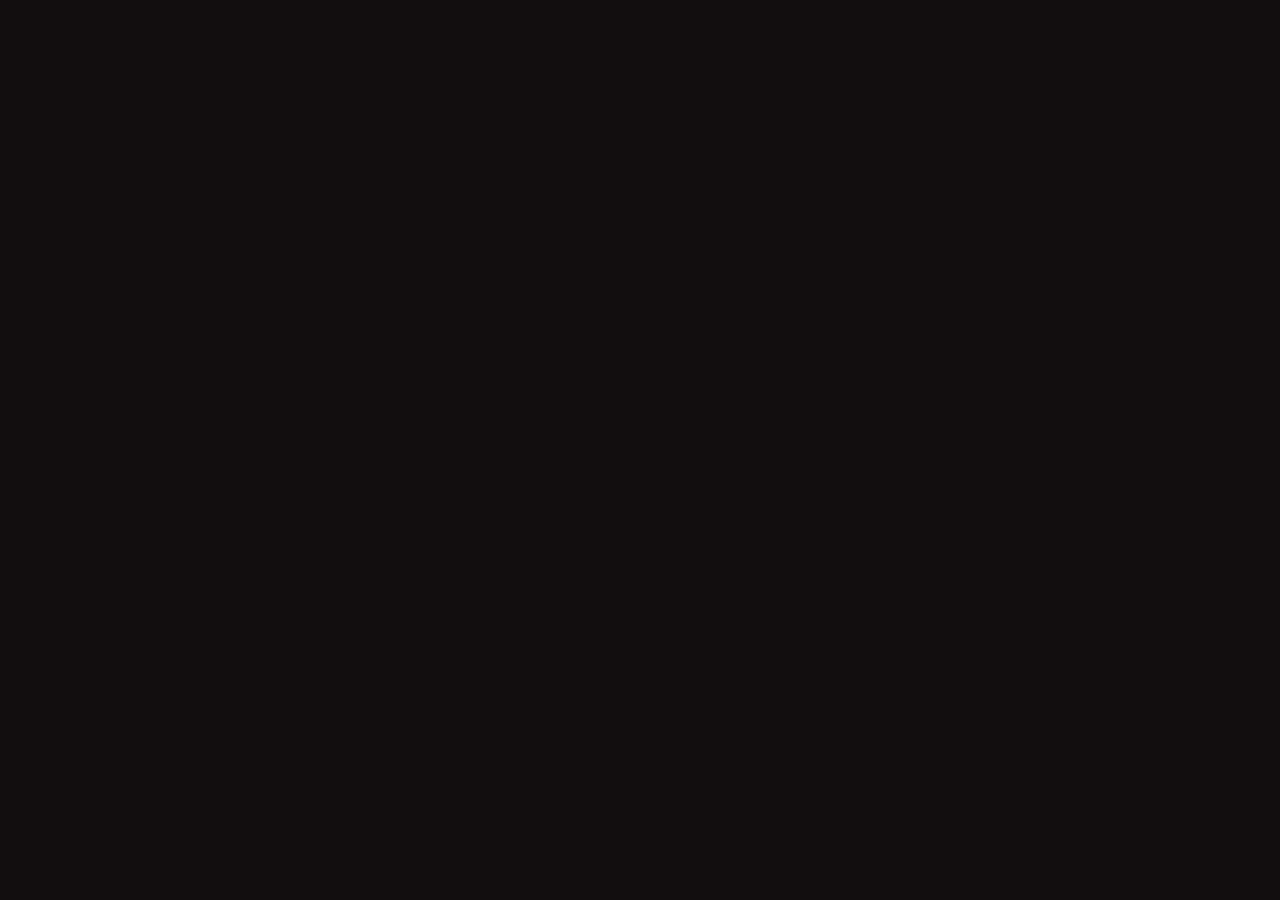
==== index.html @ 234eff8a "Add Luna app shell and nojekyll" ====
<!DOCTYPE html>
<html lang="en">
<head>
  <meta charset="UTF-8" />
  <meta name="viewport" content="width=device-width, initial-scale=1, viewport-fit=cover" />
  <meta name="theme-color" content="#1a1216" />
  <meta name="apple-mobile-web-app-capable" content="yes" />
  <meta name="apple-mobile-web-app-status-bar-style" content="black-translucent" />
  <meta name="description" content="Private on-device period and cycle tracker." />
  <title>Luna — Private Cycle Tracker</title>
  <link rel="manifest" href="./manifest.json" />
  <link rel="icon" href="./icons/icon.svg" type="image/svg+xml" />
  <link rel="apple-touch-icon" href="./icons/icon.svg" />
  <link rel="stylesheet" href="./styles.css" />
</head>
<body>
  <div id="toast" class="toast" role="status"></div>

  <section id="lock-screen" class="lock hidden">
    <div class="lock-card card">
      <div class="brand" style="justify-content:center;margin-bottom:8px">
        <div class="logo">
          <svg viewBox="0 0 24 24" fill="none"><path d="M14 4a8 8 0 1 0 6 13.3A8 8 0 0 1 14 4Z" fill="#ffe8ec"/></svg>
        </div>
      </div>
      <h2 style="text-align:center">Enter PIN</h2>
      <p class="muted" style="text-align:center">This device lock stays on this phone or computer only.</p>
      <div id="pin-dots" class="pin-dots"><i></i><i></i><i></i><i></i></div>
      <div class="pad">
        <button data-digit="1">1</button><button data-digit="2">2</button><button data-digit="3">3</button>
        <button data-digit="4">4</button><button data-digit="5">5</button><button data-digit="6">6</button>
        <button data-digit="7">7</button><button data-digit="8">8</button><button data-digit="9">9</button>
        <span></span><button data-digit="0">0</button><button id="pin-del">⌫</button>
      </div>
    </div>
  </section>

  <section id="onboard-screen" class="onboard hidden">
    <div class="onboard-card card">
      <h2>Welcome to Luna</h2>
      <p class="muted">A private cycle tracker. Nothing is uploaded. Everything stays in this browser.</p>
      <div class="field">
        <label for="ob-name">What should we call you? (optional)</label>
        <input id="ob-name" maxlength="32" placeholder="Name" />
      </div>
      <div class="field">
        <label for="ob-last">First day of last period</label>
        <input id="ob-last" type="date" />
      </div>
      <div class="field">
        <label for="ob-cycle">Typical cycle length (days)</label>
        <input id="ob-cycle" type="number" min="18" max="60" value="28" />
      </div>
      <div class="field">
        <label for="ob-period">Typical period length (days)</label>
        <input id="ob-period" type="number" min="1" max="12" value="5" />
      </div>
      <button id="ob-go" class="primary" style="width:100%">Start tracking</button>
      <p class="disclaimer">Predictions are estimates, not medical advice, and not a contraceptive method.</p>
    </div>
  </section>

  <div id="app" class="app hidden">
    <header class="topbar">
      <div class="brand">
        <div class="logo">
          <svg viewBox="0 0 24 24" fill="none"><path d="M14 4a8 8 0 1 0 6 13.3A8 8 0 0 1 14 4Z" fill="#ffe8ec"/></svg>
        </div>
        <div>
          <h1>Luna</h1>
          <p>Private cycle tracker</p>
        </div>
      </div>
    </header>

    <main id="tab-today" class="tab">
      <section class="card">
        <div class="row">
          <div>
            <div class="hero-num" id="today-daynum">Day —</div>
            <div class="hero-label" id="today-date"></div>
          </div>
          <div class="phase-chip"><i id="today-dot" class="dot period"></i><span id="today-phase">—</span></div>
        </div>
      </section>
      <section class="metrics">
        <div class="metric"><b id="today-next">—</b><span>Until period</span></div>
        <div class="metric"><b id="today-ovu">—</b><span>Ovulation</span></div>
        <div class="metric"><b id="today-avg">—</b><span>Avg cycle</span></div>
      </section>
      <section class="card">
        <h2>Today</h2>
        <p class="muted">Flow: <span id="today-flow">Not logged</span></p>
        <p class="muted" id="today-symptoms">No symptoms logged</p>
        <button class="primary" style="width:100%;margin-top:8px" onclick="document.querySelector('[data-tab=log]').click()">Log today</button>
      </section>
    </main>

    <main id="tab-calendar" class="tab hidden">
      <section class="card">
        <div class="cal-head">
          <button id="cal-prev" class="ghost">‹</button>
          <h2 id="cal-title" style="margin:0"></h2>
          <button id="cal-next" class="ghost">›</button>
        </div>
        <div id="cal-grid" class="cal-grid"></div>
        <div class="legend">
          <span><i class="dot period"></i> Period</span>
          <span><i class="dot predicted"></i> Predicted</span>
          <span><i class="dot fertile"></i> Fertile</span>
          <span><i class="dot ovulation"></i> Ovulation</span>
        </div>
      </section>
      <section class="card">
        <div class="row">
          <div id="cal-detail" class="muted"></div>
          <button id="cal-log" class="primary">Log this day</button>
        </div>
      </section>
    </main>

    <main id="tab-log" class="tab hidden">
      <section class="card">
        <div class="row">
          <div>
            <h2 style="margin-bottom:2px">Daily log</h2>
            <div class="faint" id="log-date-label"></div>
          </div>
          <input id="log-date" type="date" style="width:auto" />
        </div>
        <div class="field" style="margin-top:14px">
          <label>Flow</label>
          <div id="flow-chips" class="chips">
            <button class="chip" data-flow="none">None</button>
            <button class="chip" data-flow="spotting">Spotting</button>
            <button class="chip" data-flow="light">Light</button>
            <button class="chip" data-flow="medium">Medium</button>
            <button class="chip" data-flow="heavy">Heavy</button>
          </div>
        </div>
        <div class="btn-row">
          <button id="period-toggle" class="primary">Mark period start</button>
          <button id="period-end">End period</button>
        </div>
      </section>
      <section class="card">
        <h2>Symptoms</h2>
        <div id="symptom-chips" class="chips"></div>
      </section>
      <section class="card">
        <h2>Mood</h2>
        <div id="mood-chips" class="chips"></div>
      </section>
      <section class="card">
        <h2>Notes</h2>
        <textarea id="log-notes" placeholder="Anything worth remembering today"></textarea>
      </section>
    </main>

    <main id="tab-insights" class="tab hidden">
      <section class="metrics">
        <div class="metric"><b id="ins-cycles">0</b><span>Periods logged</span></div>
        <div class="metric"><b id="ins-avg">—</b><span>Average</span></div>
        <div class="metric"><b id="ins-range">—</b><span>Range</span></div>
      </section>
      <section class="card">
        <h2>Coming up</h2>
        <div class="row"><span class="muted">Next period</span><b id="ins-next">—</b></div>
        <div class="row" style="margin-top:8px"><span class="muted">Estimated ovulation</span><b id="ins-ovu">—</b></div>
        <p class="disclaimer" style="margin-top:12px">Ovulation is estimated by counting back 14 days from the next expected period. It is an average, not a lab result. Do not use this as birth control.</p>
      </section>
      <section class="card">
        <h2>History</h2>
        <div id="cycle-list"></div>
      </section>
    </main>

    <main id="tab-settings" class="tab hidden">
      <section class="card">
        <h2>Profile</h2>
        <div class="field"><label for="set-name">Name</label><input id="set-name" maxlength="32" /></div>
        <div class="field"><label for="set-cycle">Typical cycle (days)</label><input id="set-cycle" type="number" min="18" max="60" /></div>
        <div class="field"><label for="set-period">Typical period (days)</label><input id="set-period" type="number" min="1" max="12" /></div>
        <div class="field"><label for="set-luteal">Luteal length used for ovulation (days)</label><input id="set-luteal" type="number" min="10" max="16" /></div>
        <button id="set-save" class="primary" style="width:100%">Save settings</button>
      </section>
      <section class="card">
        <h2>PIN lock</h2>
        <p class="muted" id="set-pin-status">No PIN</p>
        <div class="field"><label>New 4-digit PIN</label><input id="pin-new" inputmode="numeric" maxlength="4" /></div>
        <div class="field"><label>Confirm PIN</label><input id="pin-confirm" inputmode="numeric" maxlength="4" /></div>
        <div class="btn-row">
          <button id="set-pin" class="primary">Set PIN</button>
          <button id="set-pin-clear">Remove PIN</button>
        </div>
      </section>
      <section class="card">
        <h2>Backup</h2>
        <p class="muted">Data lives only in this browser. Export a file if you want a copy on another device.</p>
        <div class="btn-row">
          <button id="export-data" class="primary">Export JSON</button>
          <label class="btn" style="text-align:center">Import<input id="import-file" type="file" accept="application/json" class="hidden" /></label>
        </div>
      </section>
      <section class="card">
        <h2>Danger</h2>
        <button id="wipe-data" class="danger" style="width:100%">Erase all data on this device</button>
      </section>
    </main>

    <nav class="nav">
      <button data-tab="today" class="active">
        <svg viewBox="0 0 24 24" fill="none" stroke="currentColor" stroke-width="1.8"><path d="M4 11.5 12 5l8 6.5V20a1 1 0 0 1-1 1h-5v-6H10v6H5a1 1 0 0 1-1-1z"/></svg>
        Today
      </button>
      <button data-tab="calendar">
        <svg viewBox="0 0 24 24" fill="none" stroke="currentColor" stroke-width="1.8"><rect x="4" y="5" width="16" height="15" rx="2"/><path d="M8 3v4M16 3v4M4 10h16"/></svg>
        Calendar
      </button>
      <button data-tab="log">
        <svg viewBox="0 0 24 24" fill="none" stroke="currentColor" stroke-width="1.8"><path d="M12 5v14M5 12h14"/></svg>
        Log
      </button>
      <button data-tab="insights">
        <svg viewBox="0 0 24 24" fill="none" stroke="currentColor" stroke-width="1.8"><path d="M5 19V9M10 19V5M15 19v-7M20 19V8"/></svg>
        Insights
      </button>
      <button data-tab="settings">
        <svg viewBox="0 0 24 24" fill="none" stroke="currentColor" stroke-width="1.8"><circle cx="12" cy="12" r="3"/><path d="M19.4 15a1.7 1.7 0 0 0 .3 1.8l.1.1a2 2 0 1 1-2.8 2.8l-.1-.1a1.7 1.7 0 0 0-1.8-.3 1.7 1.7 0 0 0-1 1.5V21a2 2 0 1 1-4 0v-.1a1.7 1.7 0 0 0-1-1.5 1.7 1.7 0 0 0-1.8.3l-.1.1a2 2 0 1 1-2.8-2.8l.1-.1a1.7 1.7 0 0 0 .3-1.8 1.7 1.7 0 0 0-1.5-1H3a2 2 0 1 1 0-4h.1a1.7 1.7 0 0 0 1.5-1 1.7 1.7 0 0 0-.3-1.8l-.1-.1a2 2 0 1 1 2.8-2.8l.1.1a1.7 1.7 0 0 0 1.8.3H9a1.7 1.7 0 0 0 1-1.5V3a2 2 0 1 1 4 0v.1a1.7 1.7 0 0 0 1 1.5 1.7 1.7 0 0 0 1.8-.3l.1-.1a2 2 0 1 1 2.8 2.8l-.1.1a1.7 1.7 0 0 0-.3 1.8V9c.3.6.9 1 1.5 1H21a2 2 0 1 1 0 4h-.1a1.7 1.7 0 0 0-1.5 1z"/></svg>
        Settings
      </button>
    </nav>
  </div>
  <script src="./app.js"></script>
</body>
</html>
---- styles.css ----
:root {
  --bg: #1a1216;
  --bg-2: #22181d;
  --surface: #2b2026;
  --surface-2: #352830;
  --line: #4a3942;
  --text: #f6ecef;
  --muted: #c9b3bb;
  --faint: #8e737c;
  --rose: #e8a0b0;
  --rose-2: #c45c7a;
  --period: #c45c7a;
  --fertile: #7eb8a4;
  --ovulation: #e8c56b;
  --predicted: #8b6b78;
  --ok: #8fcaa8;
  --danger: #e07a7a;
  --shadow: 0 10px 30px rgba(0, 0, 0, 0.28);
  --radius: 18px;
  --safe-bottom: env(safe-area-inset-bottom, 0px);
  --nav-h: calc(64px + var(--safe-bottom));
  --font: "Segoe UI", "Helvetica Neue", system-ui, sans-serif;
}

* { box-sizing: border-box; -webkit-tap-highlight-color: transparent; }
html, body { margin: 0; padding: 0; min-height: 100%; }
body {
  font-family: var(--font);
  background: radial-gradient(1200px 600px at 50% -10%, #3a2430 0%, var(--bg) 55%);
  color: var(--text);
  line-height: 1.45;
}

.app {
  max-width: 480px;
  margin: 0 auto;
  min-height: 100dvh;
  padding: 16px 16px var(--nav-h);
  position: relative;
}

.hidden { display: none !important; }

.topbar {
  display: flex;
  align-items: center;
  justify-content: space-between;
  margin-bottom: 14px;
}
.brand { display: flex; align-items: center; gap: 10px; }
.logo {
  width: 36px; height: 36px; border-radius: 10px;
  background: var(--rose-2);
  display: grid; place-items: center;
}
.logo svg { width: 22px; height: 22px; }
.brand h1 { font-size: 18px; margin: 0; letter-spacing: 0.2px; }
.brand p { margin: 0; font-size: 11px; color: var(--faint); }

.card {
  background: linear-gradient(180deg, var(--surface), var(--bg-2));
  border: 1px solid var(--line);
  border-radius: var(--radius);
  padding: 16px;
  margin-bottom: 12px;
  box-shadow: var(--shadow);
}
.card h2 { margin: 0 0 10px; font-size: 15px; font-weight: 650; }
.muted { color: var(--muted); }
.faint { color: var(--faint); }
.row { display: flex; align-items: center; justify-content: space-between; gap: 10px; }
.stack { display: grid; gap: 10px; }

.hero-num { font-size: 42px; font-weight: 700; letter-spacing: -1px; line-height: 1; }
.hero-label { color: var(--muted); font-size: 13px; margin-top: 4px; }
.phase-chip {
  display: inline-flex; align-items: center; gap: 6px;
  background: var(--surface-2); border: 1px solid var(--line);
  padding: 6px 10px; border-radius: 999px; font-size: 12px;
}
.dot { width: 8px; height: 8px; border-radius: 50%; display: inline-block; }
.dot.period { background: var(--period); }
.dot.fertile { background: var(--fertile); }
.dot.ovulation { background: var(--ovulation); }
.dot.predicted { background: var(--predicted); }

.metrics { display: grid; grid-template-columns: 1fr 1fr 1fr; gap: 8px; }
.metric {
  background: var(--surface-2);
  border: 1px solid var(--line);
  border-radius: 14px;
  padding: 10px;
  text-align: center;
}
.metric b { display: block; font-size: 16px; }
.metric span { font-size: 11px; color: var(--faint); }

button, .btn {
  appearance: none; border: 0; cursor: pointer;
  font: inherit; color: var(--text);
  background: var(--surface-2);
  border: 1px solid var(--line);
  border-radius: 12px;
  padding: 10px 12px;
}
button.primary, .btn.primary {
  background: var(--rose-2);
  border-color: #d07a92;
}
button.ghost { background: transparent; }
button.danger { background: #4a262c; border-color: #6d3a42; color: #ffd4d4; }
button:active { transform: scale(0.98); }
.btn-row { display: flex; gap: 8px; flex-wrap: wrap; }
.btn-row > * { flex: 1; }

input, select, textarea {
  width: 100%;
  background: var(--bg);
  color: var(--text);
  border: 1px solid var(--line);
  border-radius: 12px;
  padding: 10px 12px;
  font: inherit;
}
textarea { min-height: 80px; resize: vertical; }
label { display: block; font-size: 12px; color: var(--muted); margin-bottom: 6px; }
.field { margin-bottom: 12px; }

.chips { display: flex; flex-wrap: wrap; gap: 8px; }
.chip {
  border: 1px solid var(--line);
  background: var(--surface-2);
  border-radius: 999px;
  padding: 7px 11px;
  font-size: 13px;
}
.chip.on { background: #4a2a34; border-color: var(--rose-2); color: var(--rose); }

.cal-head { display: flex; align-items: center; justify-content: space-between; margin-bottom: 8px; }
.cal-grid {
  display: grid;
  grid-template-columns: repeat(7, 1fr);
  gap: 4px;
}
.cal-dow { text-align: center; font-size: 11px; color: var(--faint); padding: 4px 0; }
.day {
  aspect-ratio: 1;
  border-radius: 12px;
  display: flex; flex-direction: column; align-items: center; justify-content: center;
  font-size: 13px;
  background: transparent;
  border: 1px solid transparent;
  position: relative;
}
.day.out { color: #5c4750; }
.day.today { border-color: var(--rose); }
.day.period { background: rgba(196, 92, 122, 0.35); }
.day.predicted { background: rgba(139, 107, 120, 0.28); }
.day.fertile { box-shadow: inset 0 0 0 2px rgba(126, 184, 164, 0.7); }
.day.ovulation { background: rgba(232, 197, 107, 0.28); }
.day.selected { outline: 2px solid var(--rose); }
.day .mark {
  width: 4px; height: 4px; border-radius: 50%;
  background: var(--rose); margin-top: 2px;
}

.legend { display: flex; flex-wrap: wrap; gap: 10px; font-size: 11px; color: var(--muted); margin-top: 10px; }
.legend span { display: inline-flex; align-items: center; gap: 5px; }

.nav {
  position: fixed; left: 50%; transform: translateX(-50%);
  bottom: 0; width: min(480px, 100%);
  background: rgba(26, 18, 22, 0.92);
  backdrop-filter: blur(14px);
  border-top: 1px solid var(--line);
  display: grid; grid-template-columns: repeat(5, 1fr);
  padding: 6px 6px var(--safe-bottom);
  z-index: 20;
}
.nav button {
  background: transparent; border: 0;
  display: grid; place-items: center; gap: 2px;
  font-size: 10px; color: var(--faint); padding: 8px 0;
}
.nav button.active { color: var(--rose); }
.nav svg { width: 20px; height: 20px; }

.lock, .onboard {
  min-height: 100dvh;
  display: grid;
  place-items: center;
  padding: 24px;
}
.lock-card, .onboard-card {
  width: min(420px, 100%);
}

.pin-dots { display: flex; justify-content: center; gap: 10px; margin: 16px 0; }
.pin-dots i {
  width: 12px; height: 12px; border-radius: 50%;
  border: 1px solid var(--line); background: transparent;
}
.pin-dots i.filled { background: var(--rose); border-color: var(--rose); }
.pad {
  display: grid; grid-template-columns: repeat(3, 1fr); gap: 10px;
}
.pad button { height: 56px; font-size: 20px; border-radius: 16px; }

.toast {
  position: fixed; left: 50%; bottom: calc(var(--nav-h) + 10px);
  transform: translateX(-50%);
  background: #3a2a31; border: 1px solid var(--line);
  padding: 10px 14px; border-radius: 999px; font-size: 13px;
  z-index: 40; opacity: 0; pointer-events: none; transition: opacity .2s;
}
.toast.show { opacity: 1; }

.disclaimer { font-size: 11px; color: var(--faint); }

@media (min-width: 900px) {
  body { background: #120d10; }
  .app {
    margin: 24px auto 40px;
    border: 1px solid var(--line);
    border-radius: 28px;
    background: radial-gradient(900px 400px at 50% -10%, #3a2430 0%, var(--bg) 55%);
    min-height: calc(100dvh - 64px);
  }
  .nav { border-radius: 0 0 28px 28px; }
}
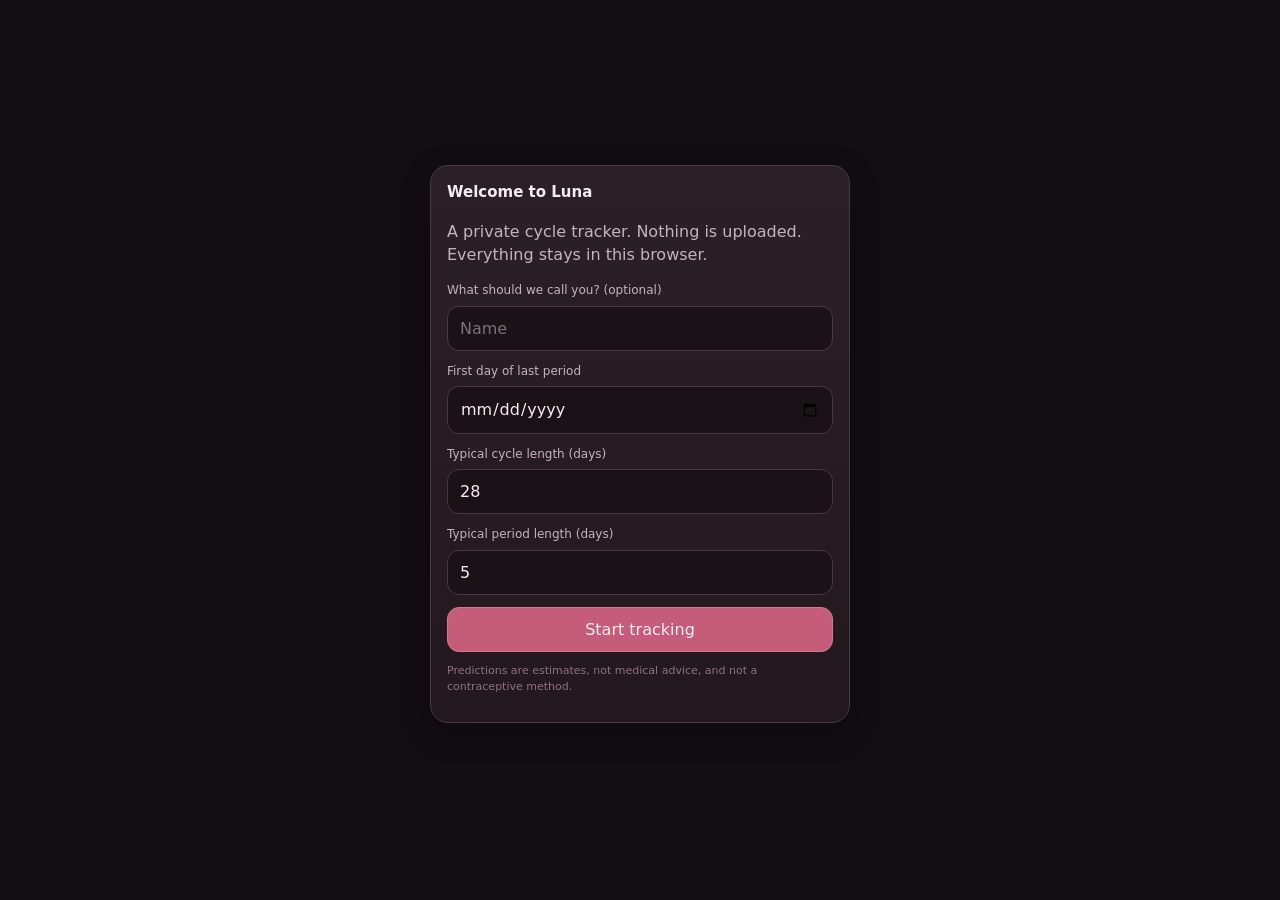
==== commit 49484628: "Harden portable Luna backups for cross-device use Add a reusable luna-cycle-backup JSON envelope wit" ====
--- a/index.html
+++ b/index.html
@@ -195,12 +195,18 @@
         </div>
       </section>
       <section class="card">
-        <h2>Backup</h2>
-        <p class="muted">Data lives only in this browser. Export a file if you want a copy on another device.</p>
+        <h2>Backup &amp; transfer</h2>
+        <p class="muted">Everything stays on this device until you export. The same JSON file can be downloaded, copied, or shared, then imported on any phone, tablet, or computer that opens Luna.</p>
         <div class="btn-row">
-          <button id="export-data" class="primary">Export JSON</button>
-          <label class="btn" style="text-align:center">Import<input id="import-file" type="file" accept="application/json" class="hidden" /></label>
-        </div>
+          <button id="export-data" class="primary">Download JSON</button>
+          <button id="copy-export">Copy JSON</button>
+        </div>
+        <div class="btn-row" style="margin-top:8px">
+          <button id="share-export" class="hidden">Share backup</button>
+          <label class="btn" style="text-align:center;flex:1">Import file<input id="import-file" type="file" accept="application/json,.json" class="hidden" /></label>
+        </div>
+        <button id="paste-import" style="width:100%;margin-top:8px">Paste JSON to import</button>
+        <p class="faint" style="margin:10px 0 0">Import replaces all data on this device with the backup. PIN lock is included in the file.</p>
       </section>
       <section class="card">
         <h2>Danger</h2>
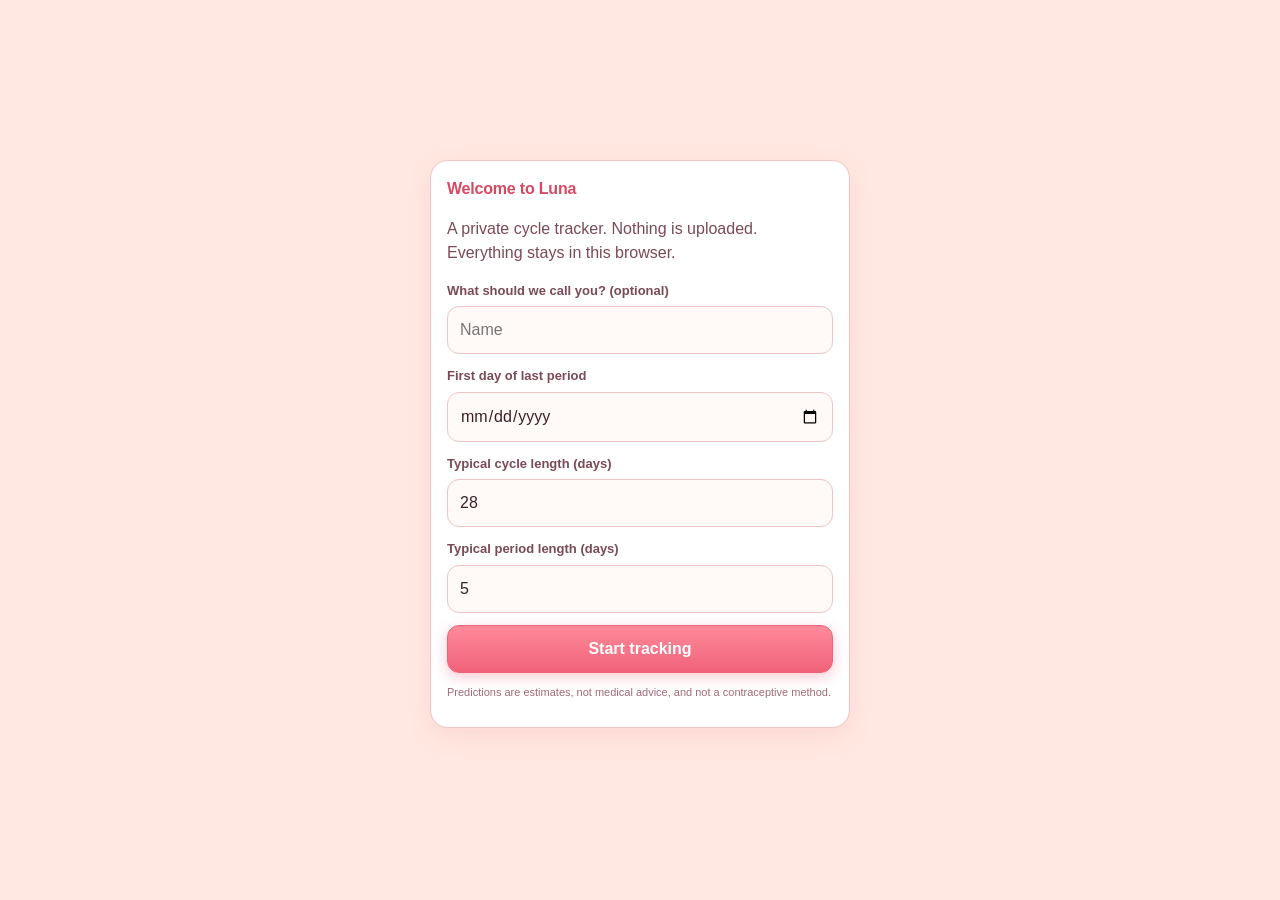
==== commit 9ca39f5e: "Add reminders, bag checklist, pain scale, and bright UI Seashell/light-red theme with clearer typogr" ====
--- a/index.html
+++ b/index.html
@@ -3,9 +3,9 @@
 <head>
   <meta charset="UTF-8" />
   <meta name="viewport" content="width=device-width, initial-scale=1, viewport-fit=cover" />
-  <meta name="theme-color" content="#1a1216" />
+  <meta name="theme-color" content="#fff5ee" />
   <meta name="apple-mobile-web-app-capable" content="yes" />
-  <meta name="apple-mobile-web-app-status-bar-style" content="black-translucent" />
+  <meta name="apple-mobile-web-app-status-bar-style" content="default" />
   <meta name="description" content="Private on-device period and cycle tracker." />
   <title>Luna — Private Cycle Tracker</title>
   <link rel="manifest" href="./manifest.json" />
@@ -20,7 +20,7 @@
     <div class="lock-card card">
       <div class="brand" style="justify-content:center;margin-bottom:8px">
         <div class="logo">
-          <svg viewBox="0 0 24 24" fill="none"><path d="M14 4a8 8 0 1 0 6 13.3A8 8 0 0 1 14 4Z" fill="#ffe8ec"/></svg>
+          <svg viewBox="0 0 24 24" fill="none"><path d="M14 4a8 8 0 1 0 6 13.3A8 8 0 0 1 14 4Z" fill="#fff5ee"/></svg>
         </div>
       </div>
       <h2 style="text-align:center">Enter PIN</h2>
@@ -64,7 +64,7 @@
     <header class="topbar">
       <div class="brand">
         <div class="logo">
-          <svg viewBox="0 0 24 24" fill="none"><path d="M14 4a8 8 0 1 0 6 13.3A8 8 0 0 1 14 4Z" fill="#ffe8ec"/></svg>
+          <svg viewBox="0 0 24 24" fill="none"><path d="M14 4a8 8 0 1 0 6 13.3A8 8 0 0 1 14 4Z" fill="#fff5ee"/></svg>
         </div>
         <div>
           <h1>Luna</h1>
@@ -74,6 +74,10 @@
     </header>
 
     <main id="tab-today" class="tab">
+      <div id="period-alert" class="alert-banner hidden" role="status">
+        <strong id="period-alert-title">Period may be soon</strong>
+        <p class="muted" id="period-alert-body" style="margin:0">Pack your bag and turn on reminders in Settings.</p>
+      </div>
       <section class="card">
         <div class="row">
           <div>
@@ -91,8 +95,17 @@
       <section class="card">
         <h2>Today</h2>
         <p class="muted">Flow: <span id="today-flow">Not logged</span></p>
+        <p class="muted">Pain: <span id="today-pain">Not logged</span></p>
         <p class="muted" id="today-symptoms">No symptoms logged</p>
         <button class="primary" style="width:100%;margin-top:8px" onclick="document.querySelector('[data-tab=log]').click()">Log today</button>
+      </section>
+      <section id="bag-card" class="card">
+        <div class="row">
+          <h2 style="margin:0">Period bag checklist</h2>
+          <button id="bag-reset" class="ghost" style="width:auto;padding:6px 10px">Reset</button>
+        </div>
+        <p class="faint" style="margin:8px 0 10px">Tick what you packed. Saved on this device.</p>
+        <div id="bag-list" class="checklist"></div>
       </section>
     </main>
 
@@ -144,6 +157,12 @@
         </div>
       </section>
       <section class="card">
+        <h2>Pain scale</h2>
+        <p class="faint" style="margin:0 0 10px">0 = none · 10 = worst</p>
+        <div id="pain-chips" class="pain-scale chips"></div>
+        <div class="pain-hint"><span>None</span><span id="pain-value-label">Not set</span><span>Severe</span></div>
+      </section>
+      <section class="card">
         <h2>Symptoms</h2>
         <div id="symptom-chips" class="chips"></div>
       </section>
@@ -185,6 +204,23 @@
         <button id="set-save" class="primary" style="width:100%">Save settings</button>
       </section>
       <section class="card">
+        <h2>Period reminders</h2>
+        <p class="muted">Strong local notifications when your period is close. Checked whenever Luna is open (and via the installed app when possible).</p>
+        <div class="toggle-row">
+          <label for="set-reminders">Enable period-ahead alerts</label>
+          <input id="set-reminders" type="checkbox" />
+        </div>
+        <div class="field">
+          <label for="set-remind-days">Warn this many days before</label>
+          <input id="set-remind-days" type="number" min="1" max="5" value="2" />
+        </div>
+        <div class="btn-row">
+          <button id="set-reminders-save" class="primary">Save reminders</button>
+          <button id="test-notification">Test alert</button>
+        </div>
+        <p class="faint" id="notify-status" style="margin:10px 0 0">Notifications: not enabled yet</p>
+      </section>
+      <section class="card">
         <h2>PIN lock</h2>
         <p class="muted" id="set-pin-status">No PIN</p>
         <div class="field"><label>New 4-digit PIN</label><input id="pin-new" inputmode="numeric" maxlength="4" /></div>
@@ -195,18 +231,36 @@
         </div>
       </section>
       <section class="card">
+        <h2>On-device storage</h2>
+        <p class="muted">Luna reads and writes only to this browser’s local storage. Nothing is uploaded.</p>
+        <div class="storage-grid" style="margin:10px 0">
+          <div class="metric"><b id="store-bytes">—</b><span>Saved size</span></div>
+          <div class="metric"><b id="store-days">—</b><span>Days logged</span></div>
+          <div class="metric"><b id="store-cycles">—</b><span>Cycles</span></div>
+          <div class="metric"><b id="store-saved">—</b><span>Last saved</span></div>
+        </div>
+        <button id="verify-storage" style="width:100%">Verify local read/write</button>
+        <p class="faint" id="store-verify" style="margin:8px 0 0"></p>
+      </section>
+      <section class="card">
         <h2>Backup &amp; transfer</h2>
-        <p class="muted">Everything stays on this device until you export. The same JSON file can be downloaded, copied, or shared, then imported on any phone, tablet, or computer that opens Luna.</p>
+        <p class="muted">Export a pretty JSON file or a human-readable text summary. Import replaces data on this device after you confirm.</p>
         <div class="btn-row">
           <button id="export-data" class="primary">Download JSON</button>
+          <button id="export-readable">Download text</button>
+        </div>
+        <div class="btn-row" style="margin-top:8px">
           <button id="copy-export">Copy JSON</button>
+          <button id="share-export" class="hidden">Share backup</button>
         </div>
         <div class="btn-row" style="margin-top:8px">
-          <button id="share-export" class="hidden">Share backup</button>
-          <label class="btn" style="text-align:center;flex:1">Import file<input id="import-file" type="file" accept="application/json,.json" class="hidden" /></label>
-        </div>
-        <button id="paste-import" style="width:100%;margin-top:8px">Paste JSON to import</button>
-        <p class="faint" style="margin:10px 0 0">Import replaces all data on this device with the backup. PIN lock is included in the file.</p>
+          <label class="btn" style="text-align:center;flex:1">Import file<input id="import-file" type="file" accept="application/json,.json,text/plain,.txt" class="hidden" /></label>
+          <button id="paste-import" style="flex:1">Paste to import</button>
+        </div>
+        <p class="faint" style="margin:10px 0 8px">Import preview</p>
+        <pre id="import-preview" class="preview-box">Choose a file or paste JSON to see a readable summary before replacing local data.</pre>
+        <button id="confirm-import" class="primary hidden" style="width:100%;margin-top:8px">Confirm replace with import</button>
+        <p class="faint" style="margin:10px 0 0">PIN lock is included in JSON backups.</p>
       </section>
       <section class="card">
         <h2>Danger</h2>
--- a/styles.css
+++ b/styles.css
@@ -1,34 +1,38 @@
 :root {
-  --bg: #1a1216;
-  --bg-2: #22181d;
-  --surface: #2b2026;
-  --surface-2: #352830;
-  --line: #4a3942;
-  --text: #f6ecef;
-  --muted: #c9b3bb;
-  --faint: #8e737c;
-  --rose: #e8a0b0;
-  --rose-2: #c45c7a;
-  --period: #c45c7a;
-  --fertile: #7eb8a4;
-  --ovulation: #e8c56b;
-  --predicted: #8b6b78;
-  --ok: #8fcaa8;
-  --danger: #e07a7a;
-  --shadow: 0 10px 30px rgba(0, 0, 0, 0.28);
+  --bg: #fff5ee;
+  --bg-2: #ffe8e1;
+  --surface: #ffffff;
+  --surface-2: #fff0eb;
+  --line: #f0c4c4;
+  --text: #3b1f28;
+  --muted: #7a4a56;
+  --faint: #a06b76;
+  --rose: #ff8a9a;
+  --rose-2: #f0627a;
+  --rose-deep: #d94864;
+  --period: #f0627a;
+  --fertile: #3d9b84;
+  --ovulation: #d4a017;
+  --predicted: #e8a0b0;
+  --ok: #2f9d6a;
+  --danger: #c62828;
+  --shadow: 0 8px 24px rgba(240, 98, 122, 0.12);
   --radius: 18px;
   --safe-bottom: env(safe-area-inset-bottom, 0px);
   --nav-h: calc(64px + var(--safe-bottom));
-  --font: "Segoe UI", "Helvetica Neue", system-ui, sans-serif;
+  --font: "Avenir Next", "Nunito", "Trebuchet MS", "Verdana", sans-serif;
 }
 
 * { box-sizing: border-box; -webkit-tap-highlight-color: transparent; }
 html, body { margin: 0; padding: 0; min-height: 100%; }
 body {
   font-family: var(--font);
-  background: radial-gradient(1200px 600px at 50% -10%, #3a2430 0%, var(--bg) 55%);
+  background:
+    radial-gradient(900px 480px at 50% -8%, #ffd6dc 0%, transparent 55%),
+    linear-gradient(180deg, #fff8f4 0%, var(--bg) 40%, #ffe9e4 100%);
   color: var(--text);
-  line-height: 1.45;
+  line-height: 1.5;
+  font-size: 16px;
 }
 
 .app {
@@ -49,34 +53,45 @@
 }
 .brand { display: flex; align-items: center; gap: 10px; }
 .logo {
-  width: 36px; height: 36px; border-radius: 10px;
-  background: var(--rose-2);
+  width: 40px; height: 40px; border-radius: 12px;
+  background: linear-gradient(145deg, var(--rose), var(--rose-2));
   display: grid; place-items: center;
+  box-shadow: 0 4px 12px rgba(240, 98, 122, 0.35);
 }
 .logo svg { width: 22px; height: 22px; }
-.brand h1 { font-size: 18px; margin: 0; letter-spacing: 0.2px; }
-.brand p { margin: 0; font-size: 11px; color: var(--faint); }
+.brand h1 {
+  font-size: 22px; margin: 0; letter-spacing: -0.3px;
+  font-weight: 800; color: var(--rose-deep);
+}
+.brand p { margin: 0; font-size: 12px; color: var(--faint); font-weight: 600; }
 
 .card {
-  background: linear-gradient(180deg, var(--surface), var(--bg-2));
+  background: var(--surface);
   border: 1px solid var(--line);
   border-radius: var(--radius);
   padding: 16px;
   margin-bottom: 12px;
   box-shadow: var(--shadow);
 }
-.card h2 { margin: 0 0 10px; font-size: 15px; font-weight: 650; }
+.card h2 {
+  margin: 0 0 10px; font-size: 16px; font-weight: 750;
+  color: var(--rose-deep); letter-spacing: -0.2px;
+}
 .muted { color: var(--muted); }
 .faint { color: var(--faint); }
 .row { display: flex; align-items: center; justify-content: space-between; gap: 10px; }
 .stack { display: grid; gap: 10px; }
 
-.hero-num { font-size: 42px; font-weight: 700; letter-spacing: -1px; line-height: 1; }
-.hero-label { color: var(--muted); font-size: 13px; margin-top: 4px; }
+.hero-num {
+  font-size: 44px; font-weight: 800; letter-spacing: -1.2px; line-height: 1;
+  color: var(--rose-deep);
+}
+.hero-label { color: var(--muted); font-size: 14px; margin-top: 4px; font-weight: 600; }
 .phase-chip {
   display: inline-flex; align-items: center; gap: 6px;
   background: var(--surface-2); border: 1px solid var(--line);
-  padding: 6px 10px; border-radius: 999px; font-size: 12px;
+  padding: 7px 12px; border-radius: 999px; font-size: 13px; font-weight: 650;
+  color: var(--rose-deep);
 }
 .dot { width: 8px; height: 8px; border-radius: 50%; display: inline-block; }
 .dot.period { background: var(--period); }
@@ -84,16 +99,17 @@
 .dot.ovulation { background: var(--ovulation); }
 .dot.predicted { background: var(--predicted); }
 
-.metrics { display: grid; grid-template-columns: 1fr 1fr 1fr; gap: 8px; }
+.metrics { display: grid; grid-template-columns: 1fr 1fr 1fr; gap: 8px; margin-bottom: 12px; }
 .metric {
-  background: var(--surface-2);
+  background: var(--surface);
   border: 1px solid var(--line);
   border-radius: 14px;
-  padding: 10px;
+  padding: 12px 8px;
   text-align: center;
-}
-.metric b { display: block; font-size: 16px; }
-.metric span { font-size: 11px; color: var(--faint); }
+  box-shadow: var(--shadow);
+}
+.metric b { display: block; font-size: 17px; color: var(--rose-deep); font-weight: 750; }
+.metric span { font-size: 11px; color: var(--faint); font-weight: 650; }
 
 button, .btn {
   appearance: none; border: 0; cursor: pointer;
@@ -101,29 +117,38 @@
   background: var(--surface-2);
   border: 1px solid var(--line);
   border-radius: 12px;
-  padding: 10px 12px;
+  padding: 11px 12px;
+  font-weight: 650;
 }
 button.primary, .btn.primary {
-  background: var(--rose-2);
-  border-color: #d07a92;
+  background: linear-gradient(180deg, var(--rose), var(--rose-2));
+  border-color: var(--rose-2);
+  color: #fff;
+  box-shadow: 0 4px 14px rgba(240, 98, 122, 0.35);
 }
 button.ghost { background: transparent; }
-button.danger { background: #4a262c; border-color: #6d3a42; color: #ffd4d4; }
+button.danger {
+  background: #fff0f0; border-color: #f5b4b4; color: var(--danger);
+}
 button:active { transform: scale(0.98); }
 .btn-row { display: flex; gap: 8px; flex-wrap: wrap; }
 .btn-row > * { flex: 1; }
 
 input, select, textarea {
   width: 100%;
-  background: var(--bg);
+  background: #fffaf8;
   color: var(--text);
   border: 1px solid var(--line);
   border-radius: 12px;
-  padding: 10px 12px;
+  padding: 11px 12px;
   font: inherit;
 }
+input:focus, select:focus, textarea:focus {
+  outline: 2px solid rgba(240, 98, 122, 0.35);
+  border-color: var(--rose);
+}
 textarea { min-height: 80px; resize: vertical; }
-label { display: block; font-size: 12px; color: var(--muted); margin-bottom: 6px; }
+label { display: block; font-size: 13px; color: var(--muted); margin-bottom: 6px; font-weight: 650; }
 .field { margin-bottom: 12px; }
 
 .chips { display: flex; flex-wrap: wrap; gap: 8px; }
@@ -131,10 +156,79 @@
   border: 1px solid var(--line);
   background: var(--surface-2);
   border-radius: 999px;
-  padding: 7px 11px;
+  padding: 8px 12px;
   font-size: 13px;
-}
-.chip.on { background: #4a2a34; border-color: var(--rose-2); color: var(--rose); }
+  font-weight: 650;
+  color: var(--muted);
+}
+.chip.on {
+  background: #ffe0e6;
+  border-color: var(--rose-2);
+  color: var(--rose-deep);
+}
+
+.pain-scale {
+  display: grid;
+  grid-template-columns: repeat(11, 1fr);
+  gap: 4px;
+}
+.pain-scale .chip {
+  padding: 8px 0;
+  text-align: center;
+  border-radius: 10px;
+  font-size: 12px;
+}
+.pain-scale .chip.on {
+  background: var(--rose-2);
+  color: #fff;
+  border-color: var(--rose-deep);
+}
+.pain-hint {
+  display: flex; justify-content: space-between;
+  font-size: 11px; color: var(--faint); margin-top: 6px; font-weight: 600;
+}
+
+.checklist { display: grid; gap: 8px; }
+.check-item {
+  display: flex; align-items: center; gap: 10px;
+  padding: 10px 12px;
+  background: var(--surface-2);
+  border: 1px solid var(--line);
+  border-radius: 12px;
+  cursor: pointer;
+  font-weight: 650;
+}
+.check-item input {
+  width: 18px; height: 18px; accent-color: var(--rose-2); flex: 0 0 auto;
+}
+.check-item.done span { text-decoration: line-through; color: var(--faint); }
+.alert-banner {
+  background: linear-gradient(135deg, #ffe0e6, #fff5ee);
+  border: 1px solid var(--rose);
+  border-radius: var(--radius);
+  padding: 14px 16px;
+  margin-bottom: 12px;
+  box-shadow: var(--shadow);
+}
+.alert-banner strong { color: var(--rose-deep); display: block; margin-bottom: 4px; font-size: 15px; }
+
+.storage-grid {
+  display: grid; grid-template-columns: 1fr 1fr; gap: 8px;
+}
+.storage-grid .metric { margin: 0; }
+.preview-box {
+  background: #fffaf8;
+  border: 1px solid var(--line);
+  border-radius: 12px;
+  padding: 12px;
+  font-size: 12px;
+  color: var(--muted);
+  white-space: pre-wrap;
+  max-height: 180px;
+  overflow: auto;
+  font-family: ui-monospace, "Cascadia Code", "Consolas", monospace;
+  line-height: 1.4;
+}
 
 .cal-head { display: flex; align-items: center; justify-content: space-between; margin-bottom: 8px; }
 .cal-grid {
@@ -142,35 +236,36 @@
   grid-template-columns: repeat(7, 1fr);
   gap: 4px;
 }
-.cal-dow { text-align: center; font-size: 11px; color: var(--faint); padding: 4px 0; }
+.cal-dow { text-align: center; font-size: 11px; color: var(--faint); padding: 4px 0; font-weight: 700; }
 .day {
   aspect-ratio: 1;
   border-radius: 12px;
   display: flex; flex-direction: column; align-items: center; justify-content: center;
-  font-size: 13px;
+  font-size: 13px; font-weight: 650;
   background: transparent;
   border: 1px solid transparent;
   position: relative;
-}
-.day.out { color: #5c4750; }
-.day.today { border-color: var(--rose); }
-.day.period { background: rgba(196, 92, 122, 0.35); }
-.day.predicted { background: rgba(139, 107, 120, 0.28); }
-.day.fertile { box-shadow: inset 0 0 0 2px rgba(126, 184, 164, 0.7); }
-.day.ovulation { background: rgba(232, 197, 107, 0.28); }
-.day.selected { outline: 2px solid var(--rose); }
+  color: var(--text);
+}
+.day.out { color: #d0a8b0; }
+.day.today { border-color: var(--rose-2); }
+.day.period { background: rgba(240, 98, 122, 0.28); }
+.day.predicted { background: rgba(232, 160, 176, 0.35); }
+.day.fertile { box-shadow: inset 0 0 0 2px rgba(61, 155, 132, 0.65); }
+.day.ovulation { background: rgba(212, 160, 23, 0.22); }
+.day.selected { outline: 2px solid var(--rose-2); }
 .day .mark {
   width: 4px; height: 4px; border-radius: 50%;
-  background: var(--rose); margin-top: 2px;
-}
-
-.legend { display: flex; flex-wrap: wrap; gap: 10px; font-size: 11px; color: var(--muted); margin-top: 10px; }
+  background: var(--rose-2); margin-top: 2px;
+}
+
+.legend { display: flex; flex-wrap: wrap; gap: 10px; font-size: 11px; color: var(--muted); margin-top: 10px; font-weight: 600; }
 .legend span { display: inline-flex; align-items: center; gap: 5px; }
 
 .nav {
   position: fixed; left: 50%; transform: translateX(-50%);
   bottom: 0; width: min(480px, 100%);
-  background: rgba(26, 18, 22, 0.92);
+  background: rgba(255, 245, 238, 0.94);
   backdrop-filter: blur(14px);
   border-top: 1px solid var(--line);
   display: grid; grid-template-columns: repeat(5, 1fr);
@@ -180,9 +275,10 @@
 .nav button {
   background: transparent; border: 0;
   display: grid; place-items: center; gap: 2px;
-  font-size: 10px; color: var(--faint); padding: 8px 0;
-}
-.nav button.active { color: var(--rose); }
+  font-size: 10px; color: var(--faint); padding: 8px 0; font-weight: 700;
+  box-shadow: none;
+}
+.nav button.active { color: var(--rose-deep); }
 .nav svg { width: 20px; height: 20px; }
 
 .lock, .onboard {
@@ -200,7 +296,7 @@
   width: 12px; height: 12px; border-radius: 50%;
   border: 1px solid var(--line); background: transparent;
 }
-.pin-dots i.filled { background: var(--rose); border-color: var(--rose); }
+.pin-dots i.filled { background: var(--rose-2); border-color: var(--rose-2); }
 .pad {
   display: grid; grid-template-columns: repeat(3, 1fr); gap: 10px;
 }
@@ -209,22 +305,35 @@
 .toast {
   position: fixed; left: 50%; bottom: calc(var(--nav-h) + 10px);
   transform: translateX(-50%);
-  background: #3a2a31; border: 1px solid var(--line);
-  padding: 10px 14px; border-radius: 999px; font-size: 13px;
+  background: var(--rose-deep); color: #fff;
+  border: 0;
+  padding: 11px 16px; border-radius: 999px; font-size: 13px; font-weight: 700;
   z-index: 40; opacity: 0; pointer-events: none; transition: opacity .2s;
+  box-shadow: 0 8px 20px rgba(217, 72, 100, 0.35);
 }
 .toast.show { opacity: 1; }
 
 .disclaimer { font-size: 11px; color: var(--faint); }
+.toggle-row {
+  display: flex; align-items: center; justify-content: space-between; gap: 12px;
+  margin-bottom: 12px;
+}
+.toggle-row label { margin: 0; }
+.toggle-row input[type="checkbox"] {
+  width: 22px; height: 22px; accent-color: var(--rose-2);
+}
 
 @media (min-width: 900px) {
-  body { background: #120d10; }
+  body { background: #ffe8e1; }
   .app {
     margin: 24px auto 40px;
     border: 1px solid var(--line);
     border-radius: 28px;
-    background: radial-gradient(900px 400px at 50% -10%, #3a2430 0%, var(--bg) 55%);
+    background:
+      radial-gradient(700px 360px at 50% -8%, #ffd6dc 0%, transparent 55%),
+      var(--bg);
     min-height: calc(100dvh - 64px);
+    box-shadow: 0 16px 40px rgba(240, 98, 122, 0.12);
   }
   .nav { border-radius: 0 0 28px 28px; }
 }
